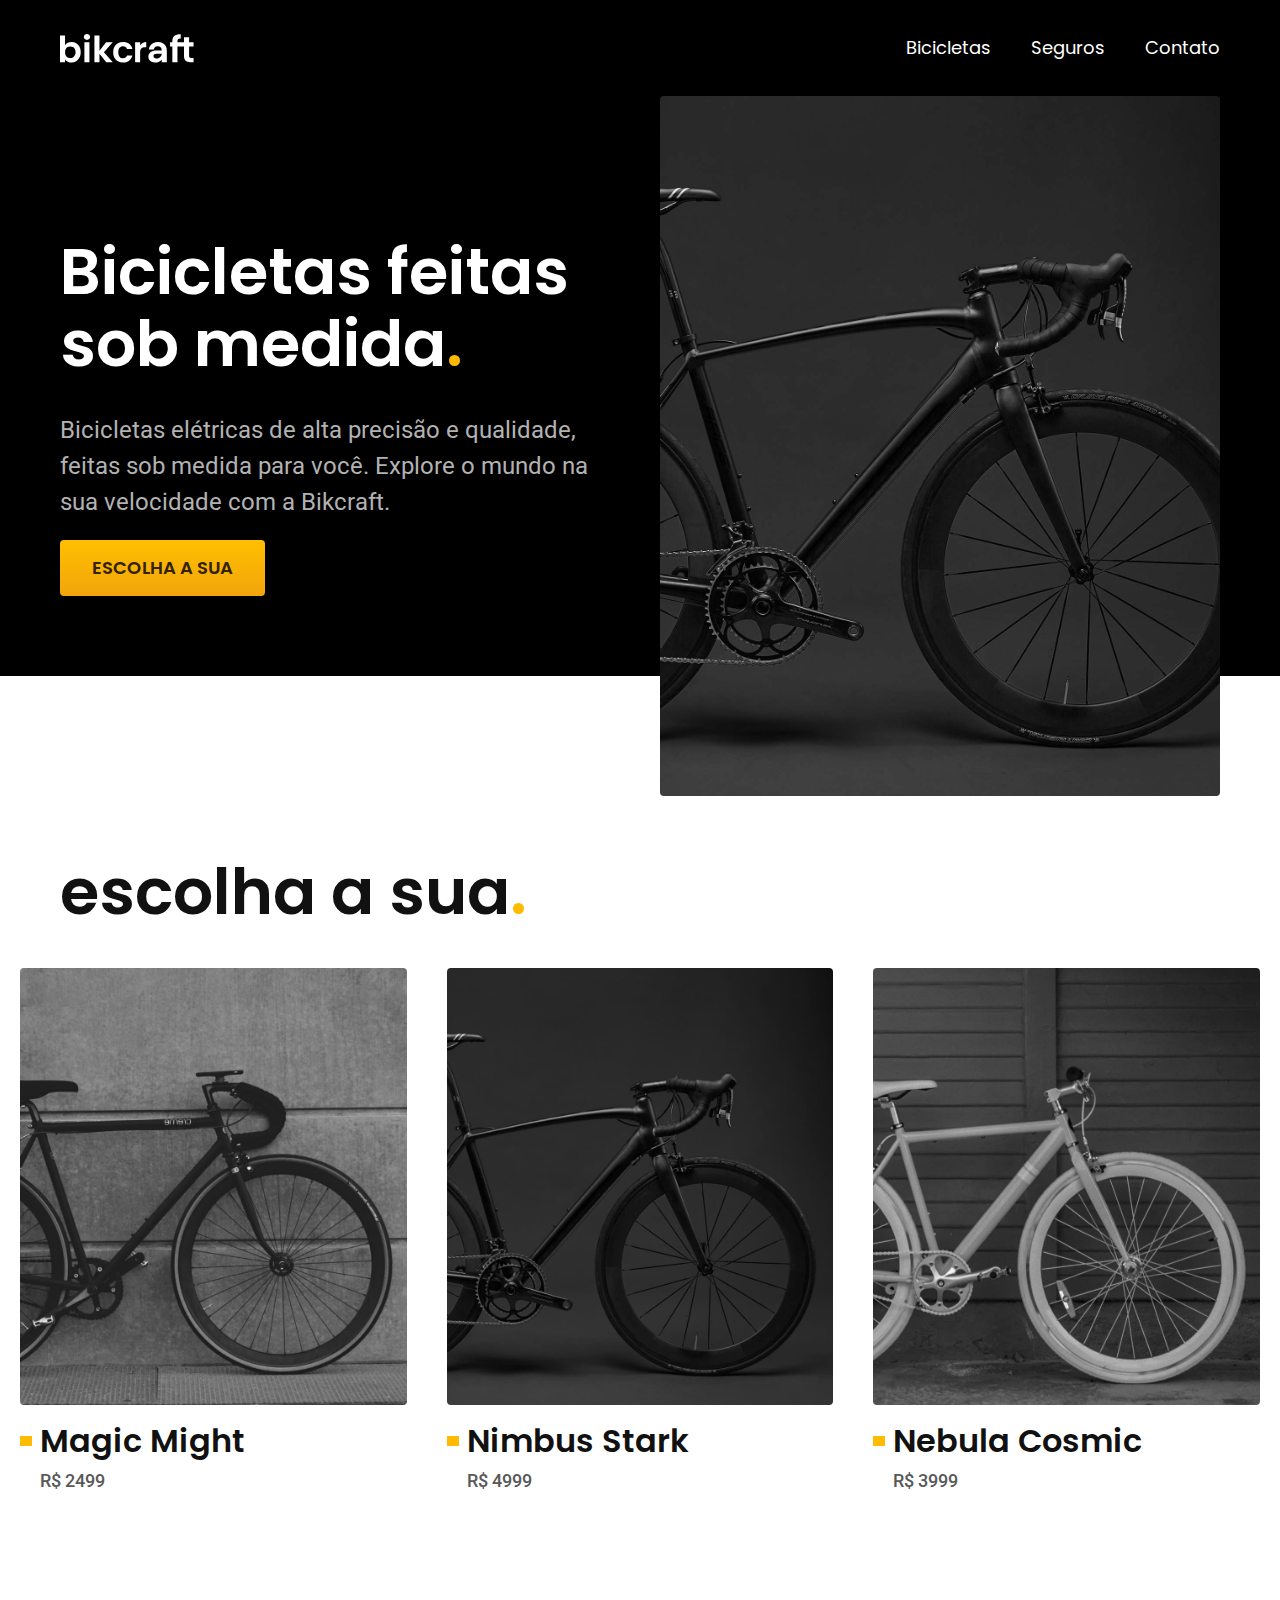
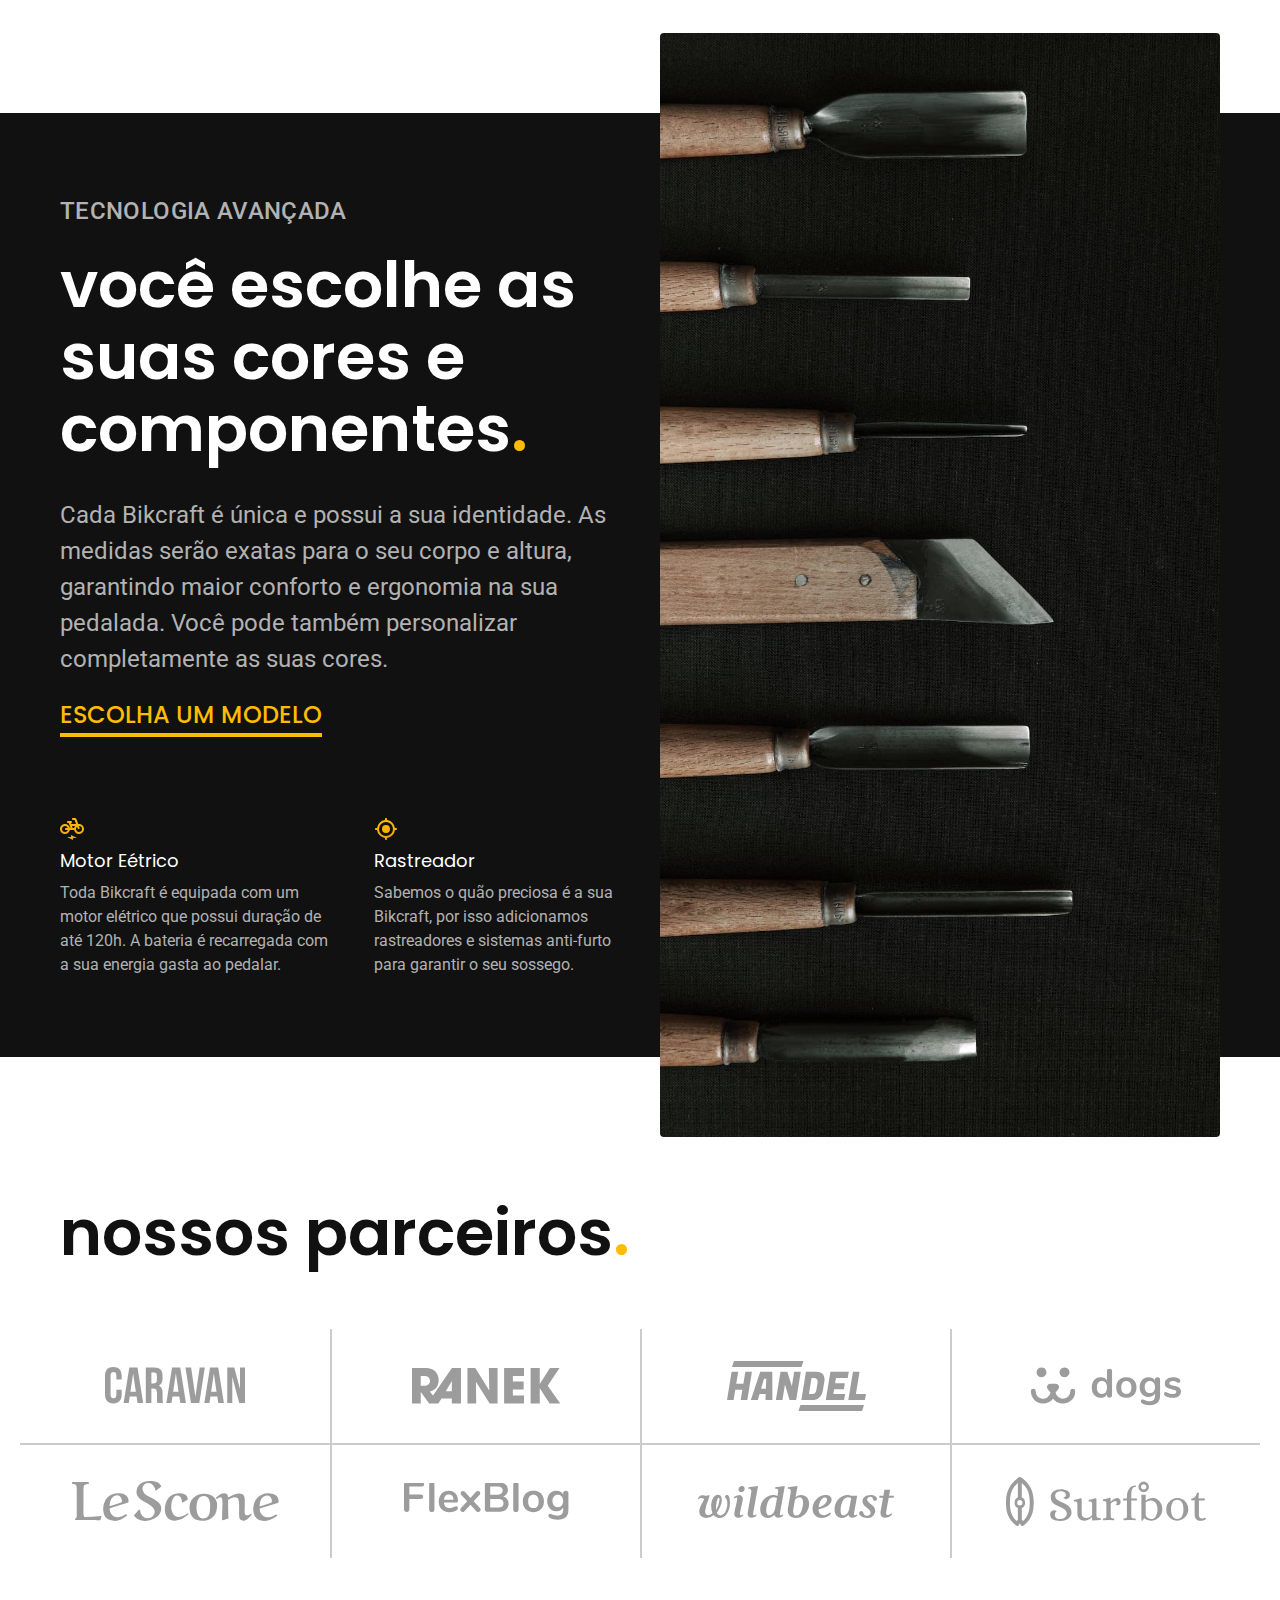
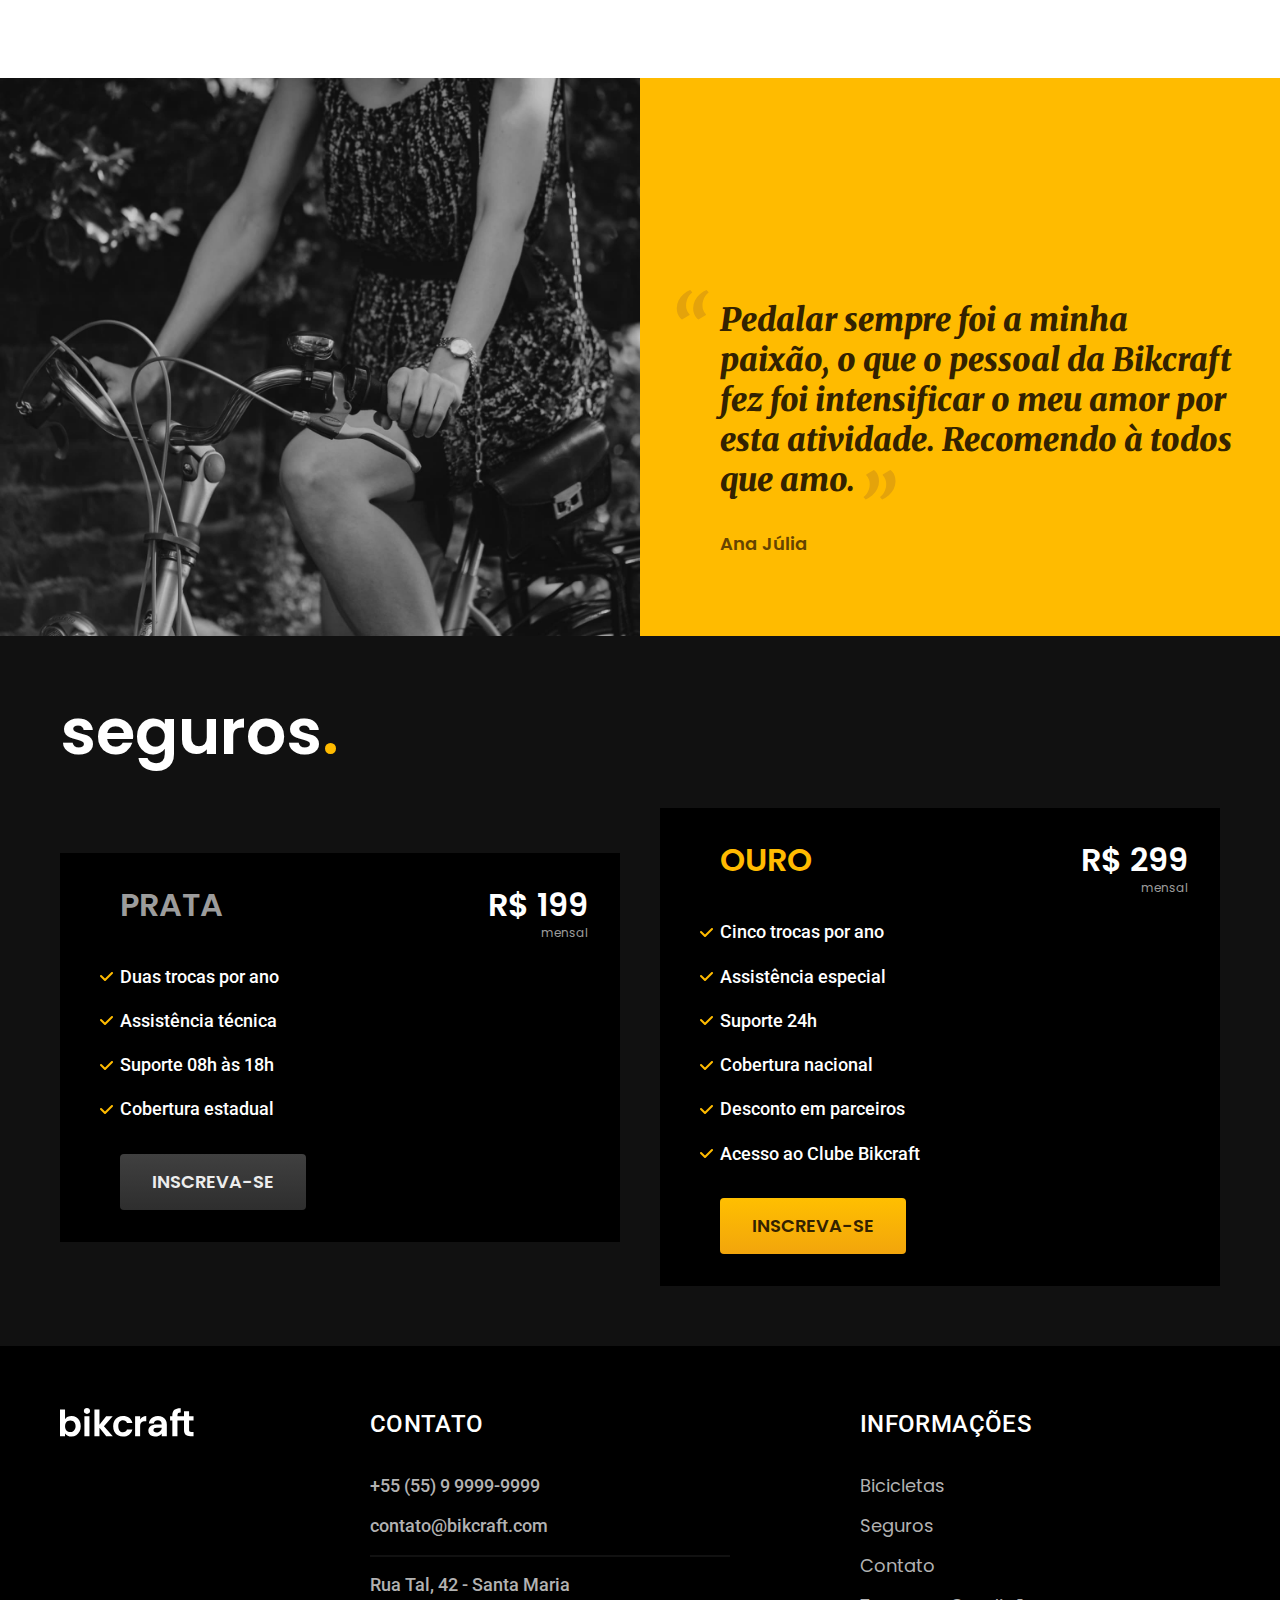
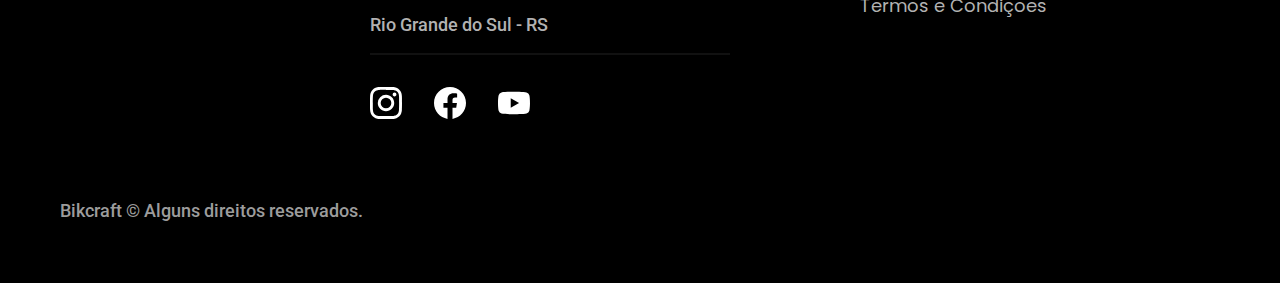
==== index.html @ 918060b8 "pagina home completa" ====
<!DOCTYPE html>
<html lang="pt-br">

<head>
  <meta charset="UTF-8">
  <meta http-equiv="X-UA-Compatible" content="IE=edge">
  <meta name="viewport" content="width=device-width, initial-scale=1.0">
  <title>Bikcraft - Bicicletas Elétricas</title>
  <meta name="description" content="Bicicletas elétricas de alta precisão e qualidade, feitas sob medida para você. Explore o mundo na sua velocidade com a Bikcraft.">

  <link rel="stylesheet" href="./css/style.css">

  <link rel="preconnect" href="https://fonts.googleapis.com">
  <link rel="preconnect" href="https://fonts.gstatic.com" crossorigin>
  <link href="https://fonts.googleapis.com/css2?family=Merriweather:ital,wght@1,900&family=Poppins:wght@400;600&family=Roboto:wght@400;500&display=swap" rel="stylesheet">

</head>

<body>

  <header class="header-bg">
    <div class="header container">

      <a href="/"><img src="./img/bikcraft.svg" alt="Bikcraft"></a>

      <nav aria-label="primaria">
        <ul class="header-menu font-1-m cor-0">
          <li><a href="./bicicletas.html">Bicicletas</a></li>
          <li><a href="./seguros.html">Seguros</a></li>
          <li><a href="./contato.html">Contato</a></li>
        </ul>
      </nav>

    </div>
  </header>

  <main class="introducao-bg">
    <div class="introducao container">
      <div class="introducao-conteudo">
        <h1 class="font-1-xxl cor-0">Bicicletas feitas sob medida<span class="cor-p1">.</span></h1>
        <p class="font-2-l cor-5">Bicicletas elétricas de alta precisão e qualidade, feitas sob medida para você. Explore o mundo na sua velocidade com a Bikcraft.</p>
        <a class="botao" href="./bicicletas.html">Escolha a sua</a>
      </div>
      <div>
        <img src="./img/fotos/introducao.jpg" alt="Bicicleta elétrica preta">
      </div>
    </div>
  </main>

  <article class="bicletas-lista">
    <h2 class="font-1-xxl container">escolha a sua<span class="cor-p1">.</span></h2>

    <ul class="bicicletas-lista-items">
      <li>
        <a href="./bicicletas/magic.html">
          <img src="./img/bicicletas/magic-home.jpg" alt="Bicicleta preta">
          <h3 class="font-1-xl">Magic Might</h3>
          <span class="font-2-m cor-8">R$ 2499</span>
        </a>
      </li>
      <li>
        <a href="./bicicletas/nimbus.html">
          <img src="./img/bicicletas/nimbus-home.jpg" alt="Bicicleta preta">
          <h3 class="font-1-xl">Nimbus Stark</h3>
          <span class="font-2-m cor-8">R$ 4999</span>
        </a>
      </li>
      <li>
        <a href="./bicicletas/nebula.html">
          <img src="./img/bicicletas/nebula-home.jpg" alt="Bicicleta branca">
          <h3 class="font-1-xl">Nebula Cosmic</h3>
          <span class="font-2-m cor-8">R$ 3999</span>
        </a>
      </li>
    </ul>
  </article>

  <article class="tecnologia-bg">
    <div class="tecnologia container">

      <div class="tecnologia-conteudo">
        <span class="font-2-l-b cor-5">Tecnologia Avançada</span>
        <h2 class="font-1-xxl cor-0">você escolhe as suas cores e componentes<span class="cor-p1">.</span></h2>
        <p class="font-2-l cor-5">Cada Bikcraft é única e possui a sua identidade. As medidas serão exatas para o seu corpo e altura, garantindo maior conforto e ergonomia na sua pedalada. Você pode também personalizar completamente as suas cores.</p>
        <a class="link" href="./bicicletas.html">Escolha um modelo</a>
        <div class="tecnologia-vantagens">
          <div>
            <img src="./img/icones/eletrica.svg" alt="">
            <h3 class="font-1-m cor-0">Motor Eétrico</h3>
            <p class="font-2-s cor-5">Toda Bikcraft é equipada com um motor elétrico que possui duração de até 120h. A bateria é recarregada com a sua energia gasta ao pedalar.</p>
          </div>
          <div>
            <img src="./img/icones/rastreador.svg" alt="">
            <h3 class="font-1-m cor-0">Rastreador</h3>
            <p class="font-2-s cor-5">Sabemos o quão preciosa é a sua Bikcraft, por isso adicionamos rastreadores e sistemas anti-furto para garantir o seu sossego.</p>
          </div>
        </div>
      </div>

      <div class="tecnologia-imagem">
        <img src="./img/fotos/tecnologia.jpg" alt="">
      </div>

    </div>
  </article>

  <section class="parceiros" aria-label="Nossos parceiros">
    <h2 class="font-1-xxl container">nossos parceiros<span class="cor-p1">.</span></h2>
    <ul>
      <li><img src="./img/parceiros/caravan.svg" alt="caravan"></li>
      <li><img src="./img/parceiros/ranek.svg" alt="ranek"></li>
      <li><img src="./img/parceiros/handel.svg" alt="handel"></li>
      <li><img src="./img/parceiros/dogs.svg" alt="dogs"></li>
      <li><img src="./img/parceiros/lescone.svg" alt="lescone"></li>
      <li><img src="./img/parceiros/flexblog.svg" alt="flexblog"></li>
      <li><img src="./img/parceiros/wildbeast.svg" alt="wildbeast"></li>
      <li><img src="./img/parceiros/surfbot.svg" alt="surfbot"></li>
    </ul>
  </section>

  <section class="depoimento" aria-label="Depoimento">
    <div>
      <img src="./img/fotos/depoimento.jpg" alt="Pessoa pedalando bicicleta Bikcraft">
    </div>
    <div class="depoimento-conteudo">
      <blockquote class="font-1-xl cor-p5">
        <p>Pedalar sempre foi a minha paixão, o que o pessoal da Bikcraft fez foi intensificar o meu amor por esta atividade. Recomendo à todos que amo.</p>
      </blockquote>
      <span class="font-1-m-b cor-p4">Ana Júlia</span>
    </div>
  </section>

  <article class="seguros-bg">
    <div class="seguros container">
      <h2 class="font-1-xxl cor-0">seguros<span class="cor-p1">.</span></h2>
      <div class="seguros-item">
        <h3 class="font-1-xl cor-6">Prata</h3>
        <span class="font-1-xl cor-0">R$ 199 <span class="font-1-xs cor-6">mensal</span></span>
        <ul class="font-2-m cor-0">
          <li>Duas trocas por ano</li>
          <li>Assistência técnica</li>
          <li>Suporte 08h às 18h</li>
          <li>Cobertura estadual</li>
        </ul>
        <a class="botao secundario" href="./orcamento.html">Inscreva-se</a>
      </div>
      <div class="seguros-item">
        <h3 class="font-1-xl cor-p1">Ouro</h3>
        <span class="font-1-xl cor-0">R$ 299 <span class="font-1-xs cor-6">mensal</span></span>
        <ul class="font-2-m cor-0">
          <li>Cinco trocas por ano</li>
          <li>Assistência especial</li>
          <li>Suporte 24h</li>
          <li>Cobertura nacional</li>
          <li>Desconto em parceiros</li>
          <li>Acesso ao Clube Bikcraft</li>
        </ul>
        <a class="botao" href="./orcamento.html">Inscreva-se</a>
      </div>
    </div>
  </article>

  <footer class="footer-bg">
    <div class="footer container">
      <div class="footer-logo">
        <img src="./img/bikcraft.svg" alt="Bikcraft">
      </div>
      <div class="footer-contato">
        <h3 class="font-2-l-b cor-0">Contato</h3>
        <ul class="font-2-m cor-5">
          <li><a href="tel:+5555999999999">+55 (55) 9 9999-9999</a></li>
          <li><a href="mailto:contato@bikcraft.com">contato@bikcraft.com</a></li>
          <li>Rua Tal, 42 - Santa Maria</li>
          <li>Rio Grande do Sul - RS</li>
        </ul>
        <div class="footer-redes">
          <a href="#"><img src="./img/redes/instagram.svg" alt="Instagram"></a>
          <a href="#"><img src="./img/redes/facebook.svg" alt="Facebook"></a>
          <a href="#"><img src="./img/redes/youtube.svg" alt="Youtube"></a>
        </div>
      </div>
      <div class="footer-info">
        <h3 class="font-2-l-b cor-0">Informações</h3>
        <nav>
          <ul class="font-1-m cor-5">
            <li><a href="./bicicletas.html">Bicicletas</a></li>
            <li><a href="./seguros.html">Seguros</a></li>
            <li><a href="./contato.html">Contato</a></li>
            <li><a href="./termos.html">Termos e Condições</a></li>
          </ul>
        </nav>
      </div>
      <p class="footer-copy font-2-m cor-6">Bikcraft &copy; Alguns direitos reservados.</p>
    </div>
  </footer>

</body>

</html>
---- css/style.css ----
@import "./global/global.css";
@import "./utilities/tipografia.css";
@import "./utilities/cores.css";

@import "./global/header.css";
@import "./global/footer.css";

/* Utilidades */
@import "./utilities/components.css";

/* Home */
@import "./home/introducao.css";
@import "./home/tecnologia.css";
@import "./home/parceiros.css";
@import "./home/depoimento.css";

/* Bicicletas */
@import "./bicicletas/bicicletas-lista.css";

/* Seguros */
@import "./seguros/seguros.css";
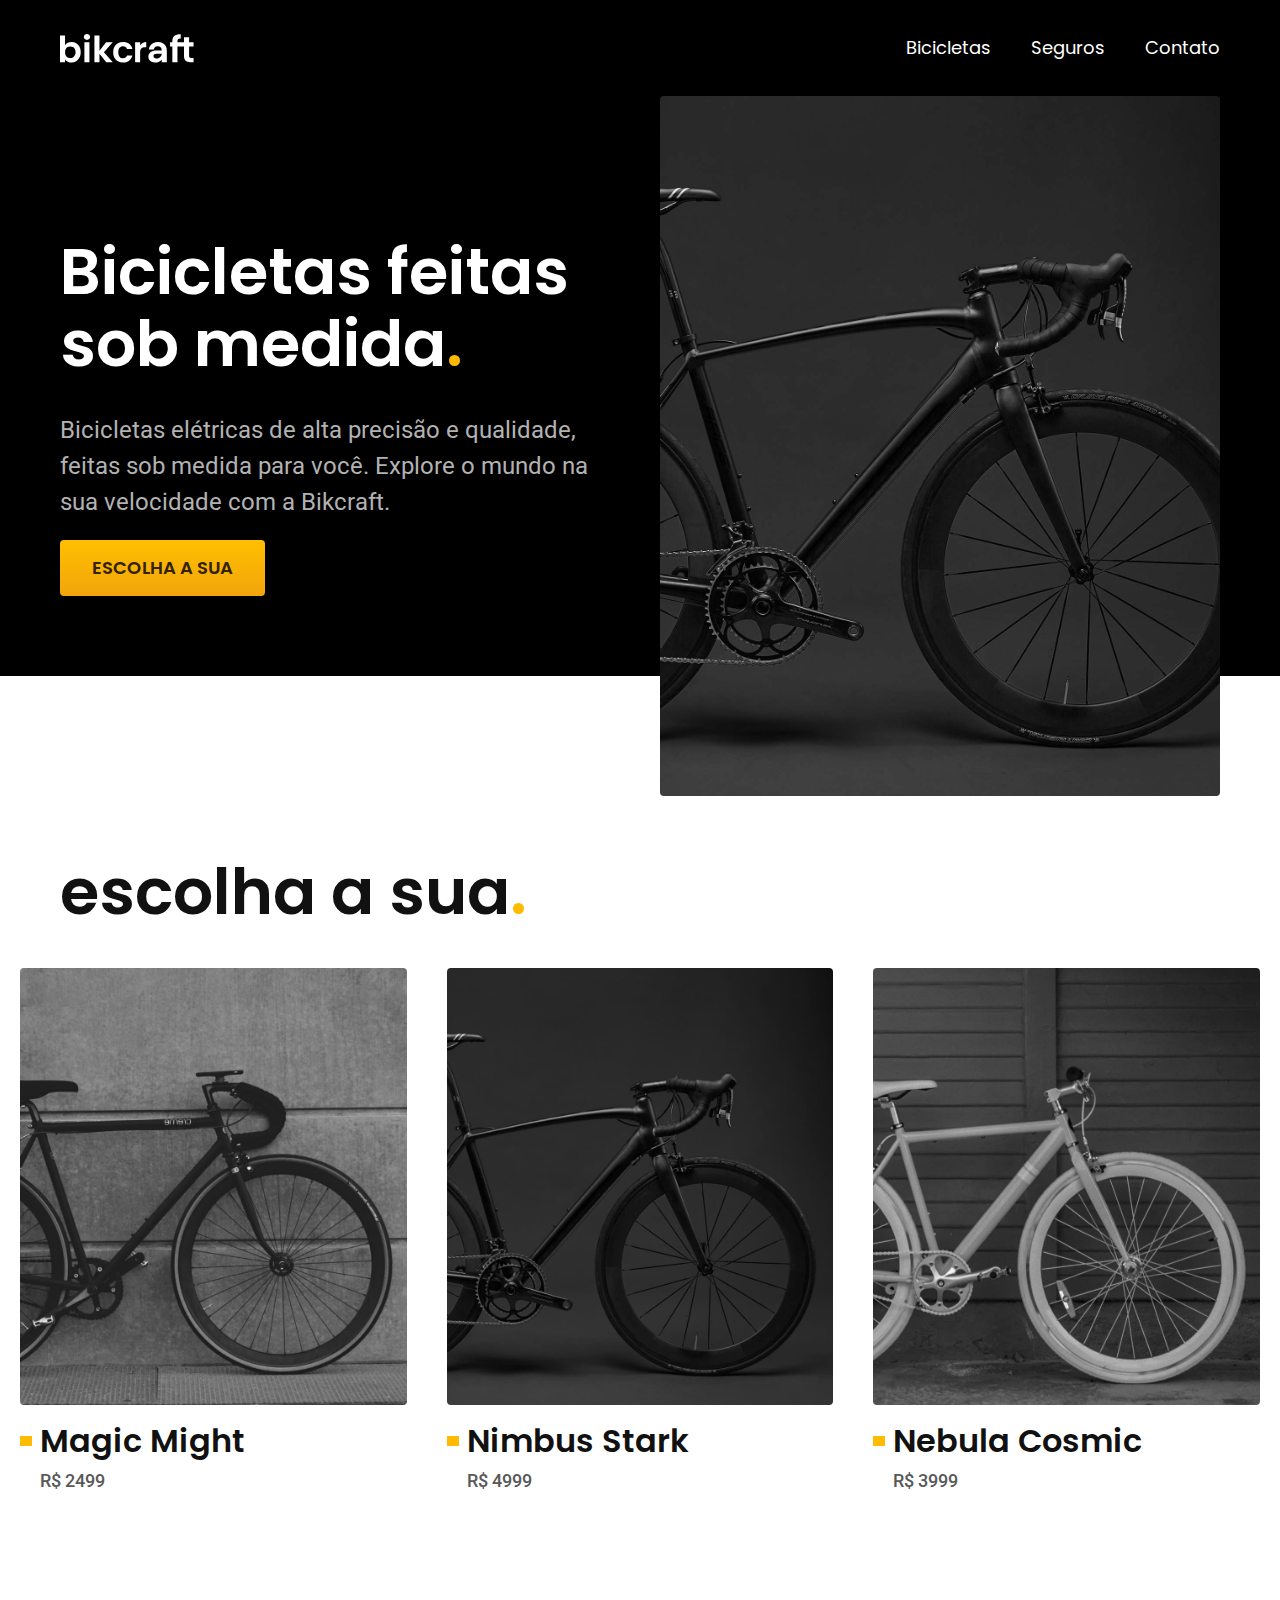
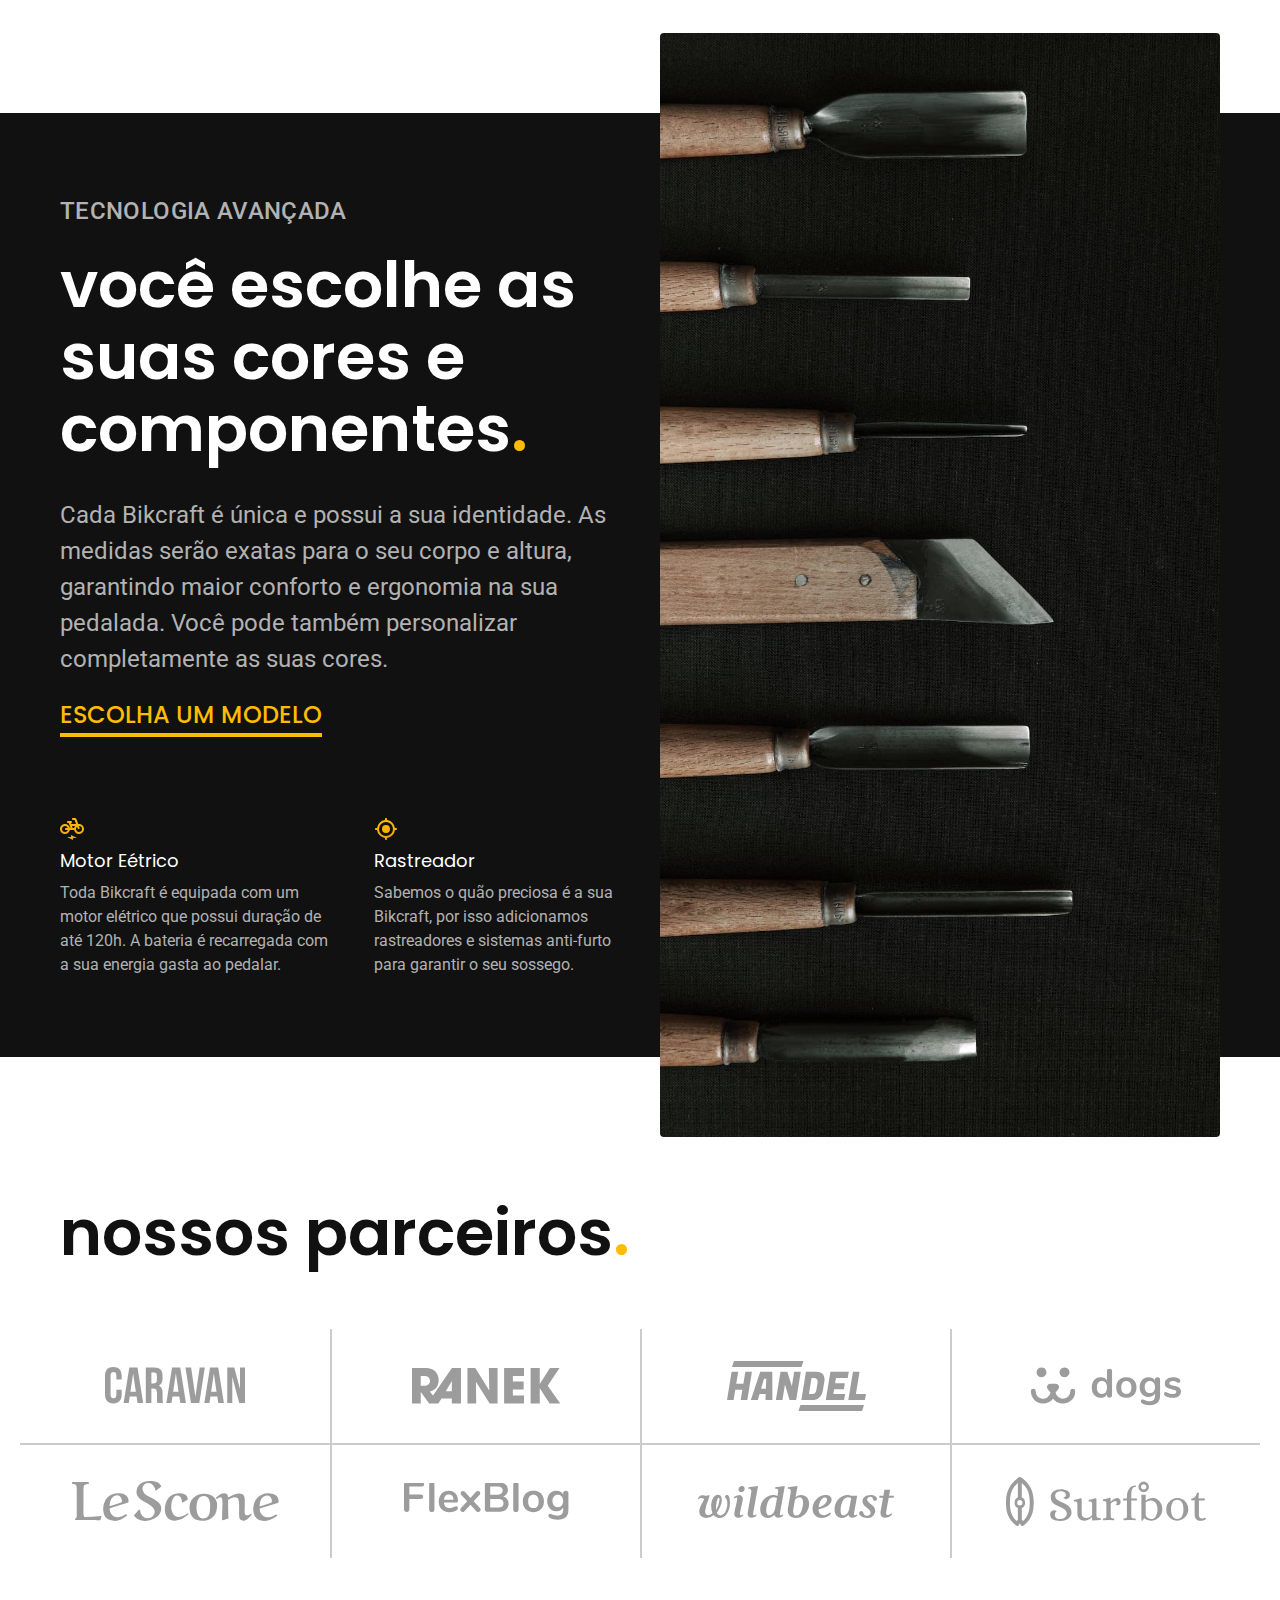
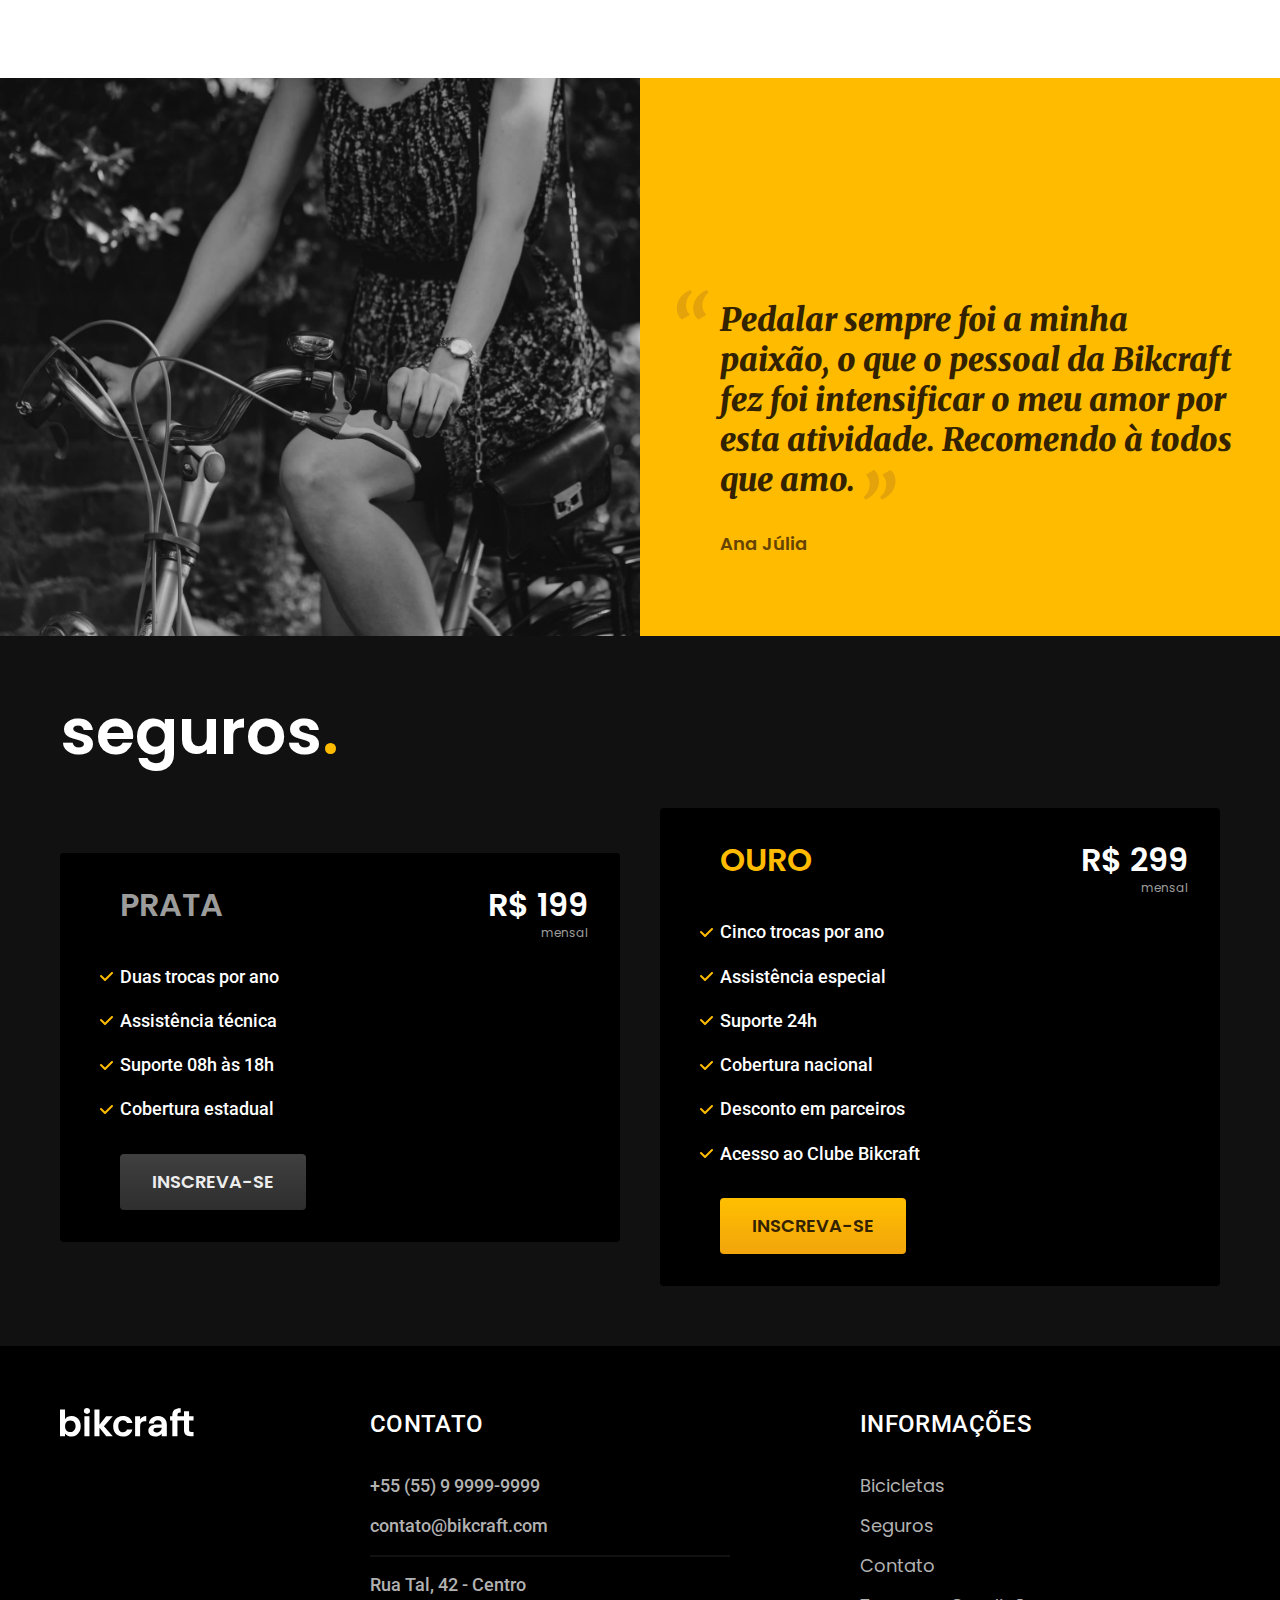
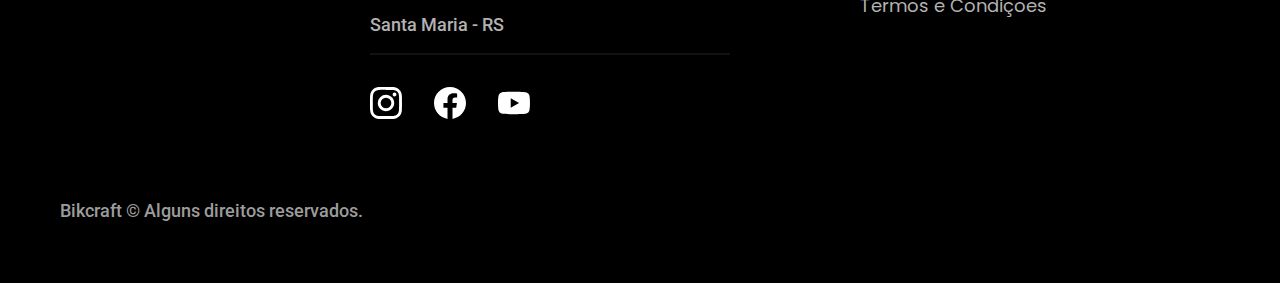
==== commit 092c3d11: "update e criação de paginas" ====
--- a/index.html
+++ b/index.html
@@ -170,8 +170,8 @@
         <ul class="font-2-m cor-5">
           <li><a href="tel:+5555999999999">+55 (55) 9 9999-9999</a></li>
           <li><a href="mailto:contato@bikcraft.com">contato@bikcraft.com</a></li>
-          <li>Rua Tal, 42 - Santa Maria</li>
-          <li>Rio Grande do Sul - RS</li>
+          <li>Rua Tal, 42 - Centro</li>
+          <li>Santa Maria - RS</li>
         </ul>
         <div class="footer-redes">
           <a href="#"><img src="./img/redes/instagram.svg" alt="Instagram"></a>
--- a/css/style.css
+++ b/css/style.css
@@ -7,6 +7,7 @@
 
 /* Utilidades */
 @import "./utilities/components.css";
+@import "./utilities/form.css";
 
 /* Home */
 @import "./home/introducao.css";
@@ -16,6 +17,20 @@
 
 /* Bicicletas */
 @import "./bicicletas/bicicletas-lista.css";
+@import "./bicicletas/bicicletas.css";
+
+/* Bicicleta */
+@import "./bicicleta/bicicleta.css";
+@import "./bicicleta/seguro.css";
 
 /* Seguros */
 @import "./seguros/seguros.css";
+@import "./seguros/vantagens.css";
+@import "./seguros/perguntas.css";
+
+/* Contato */
+@import "./contato/contato.css";
+@import "./contato/lojas.css";
+
+/* Termos */
+@import "./termos/termos.css";
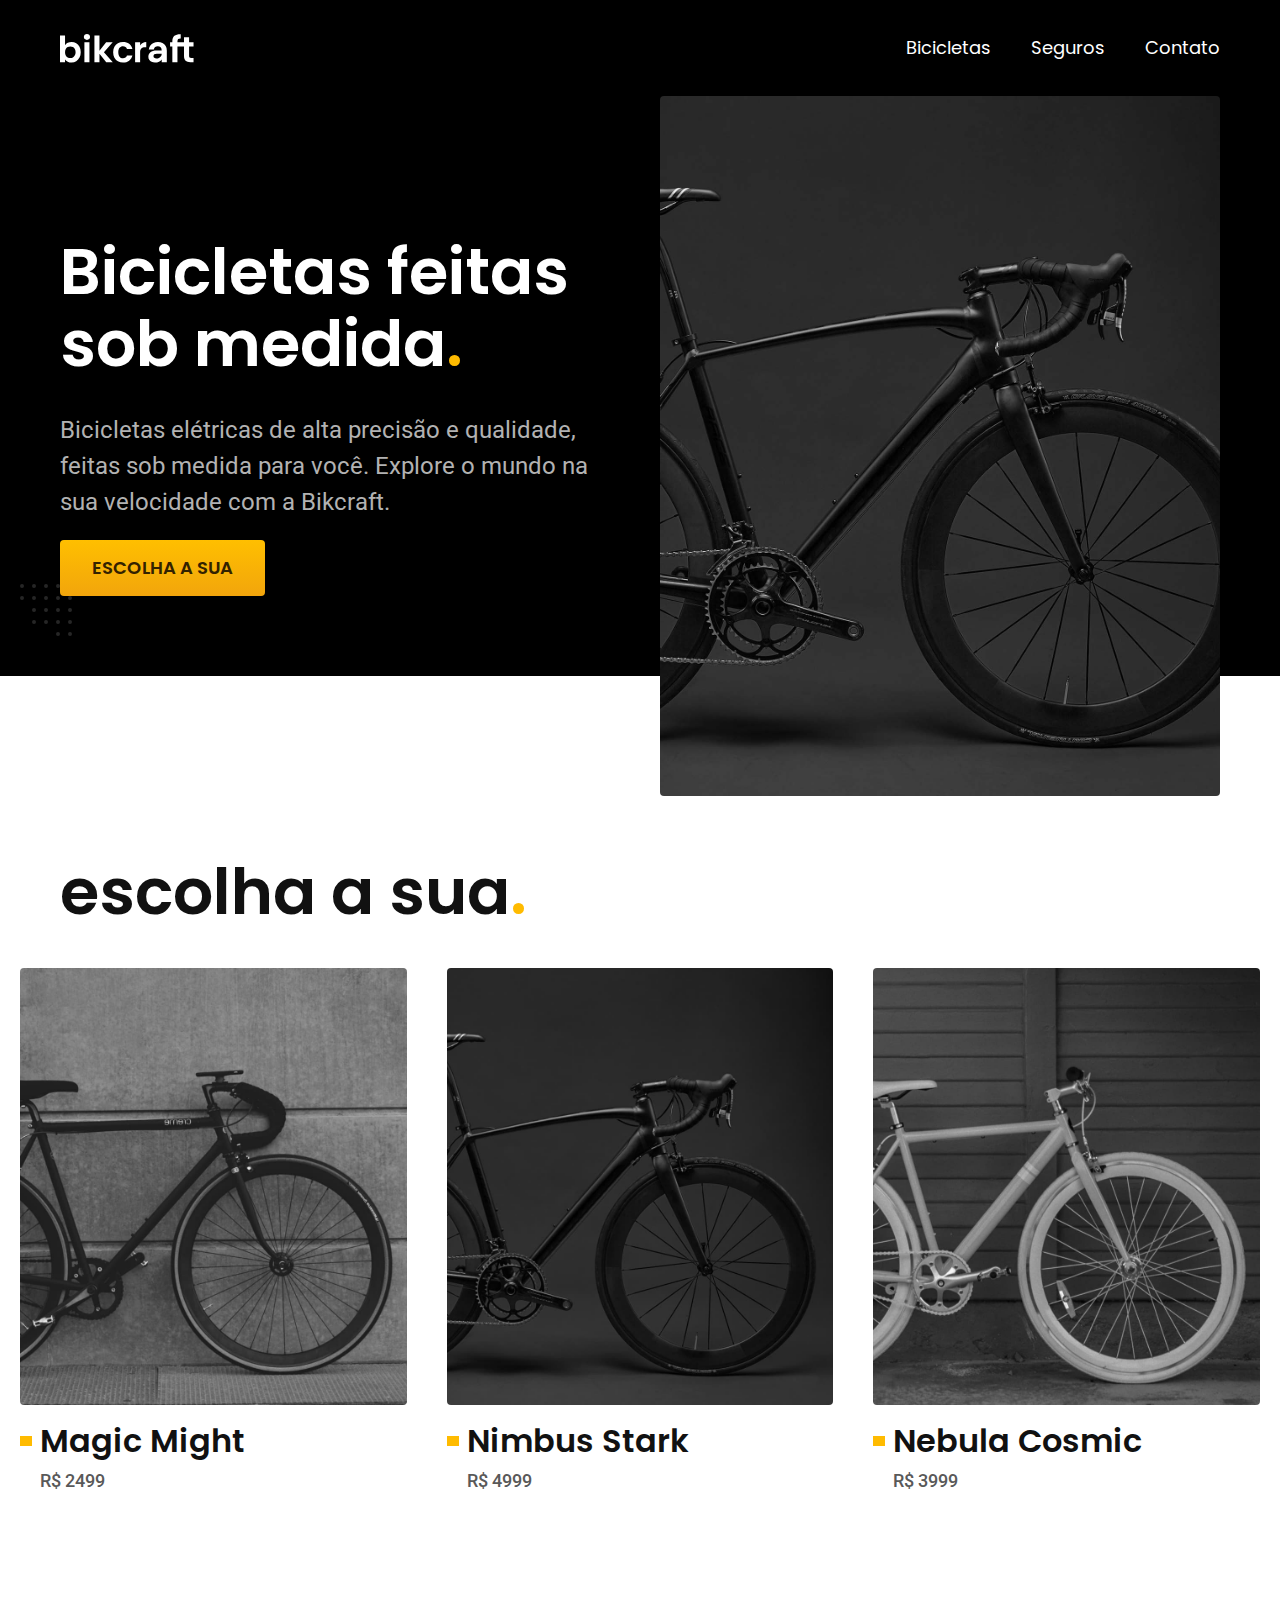
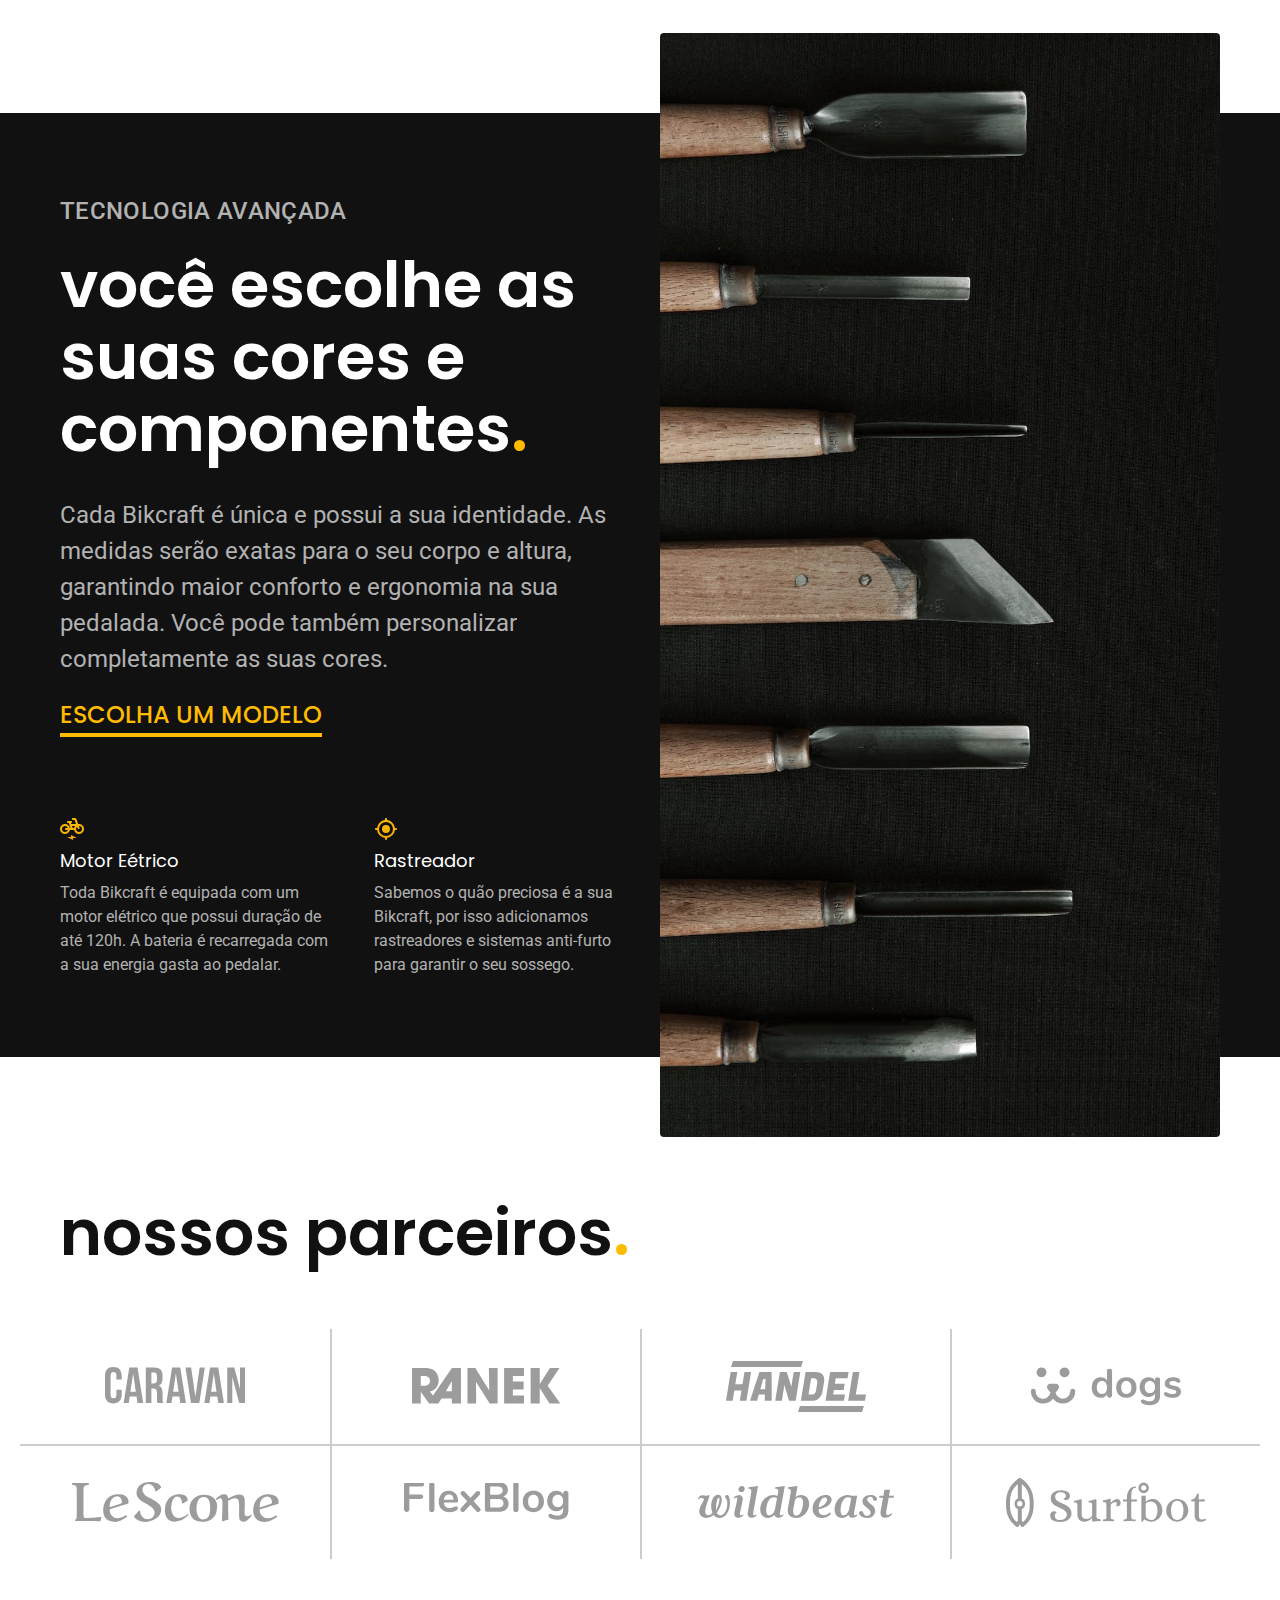
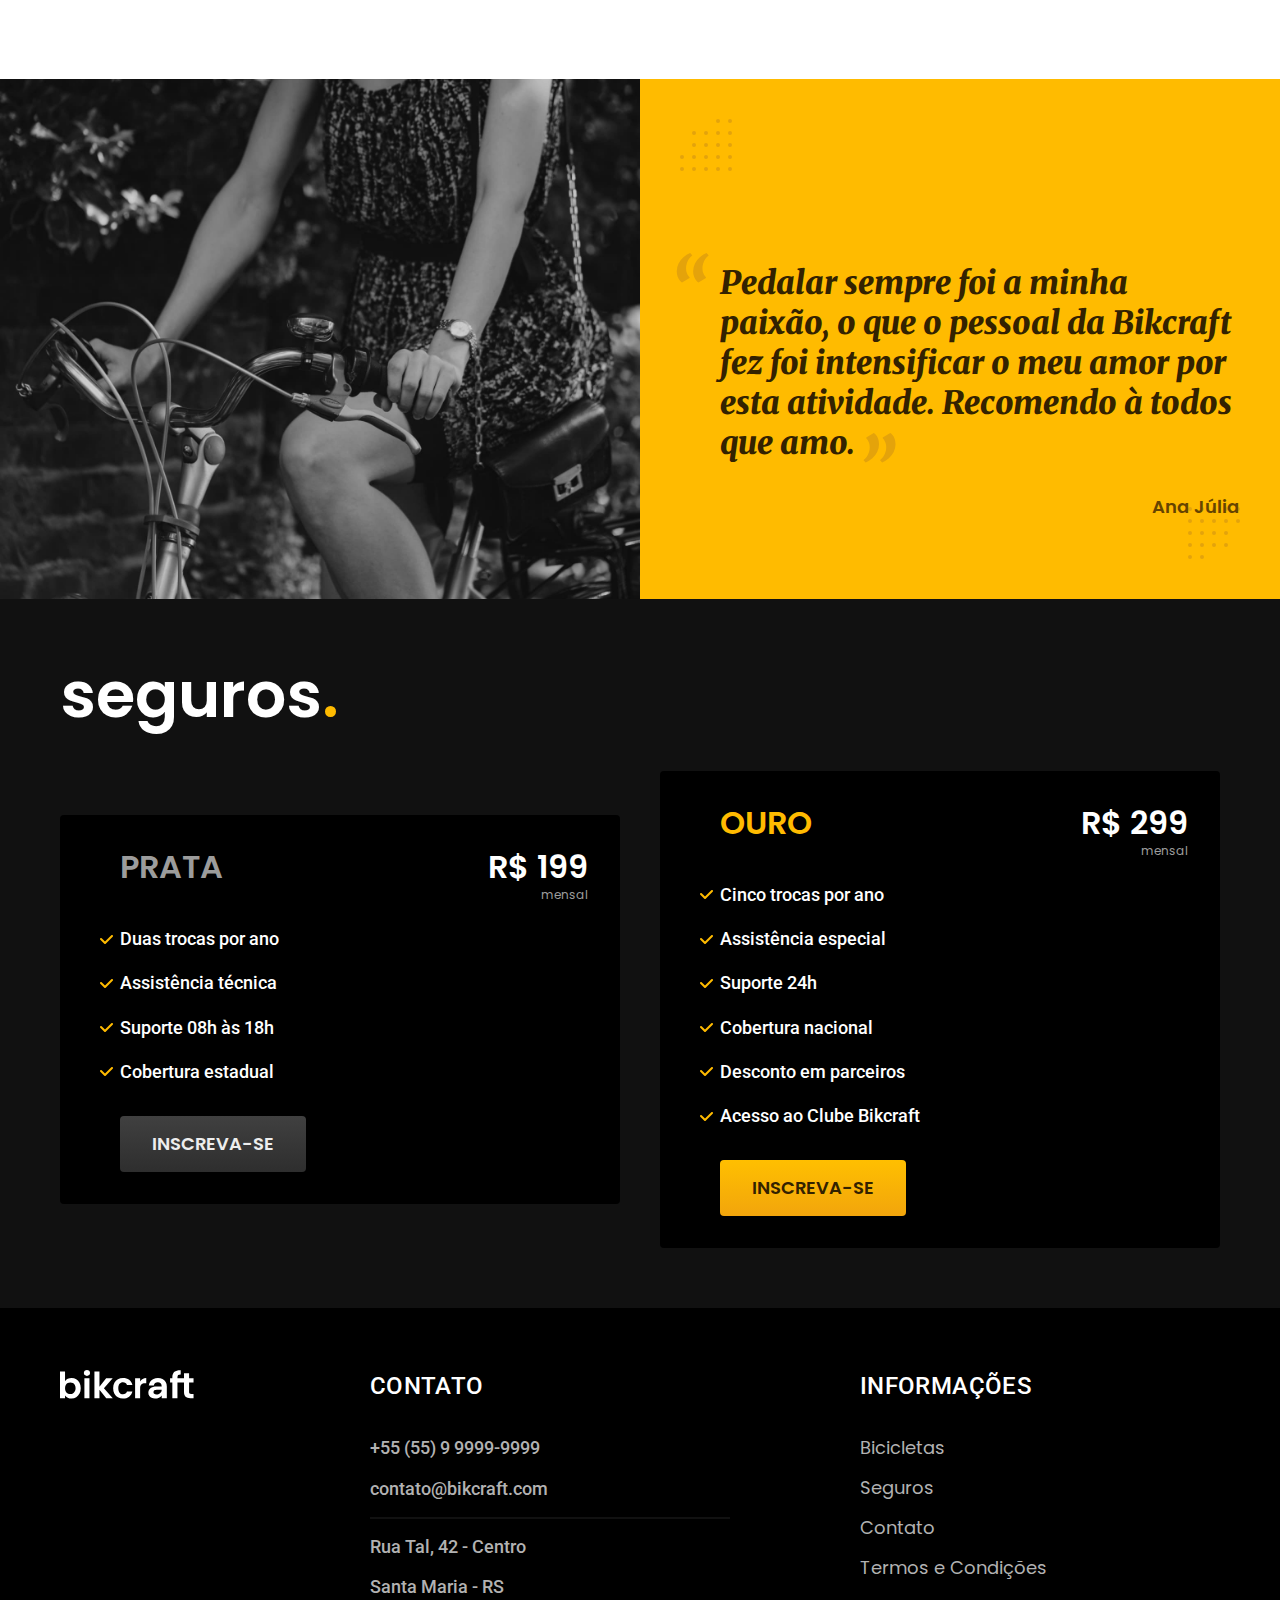
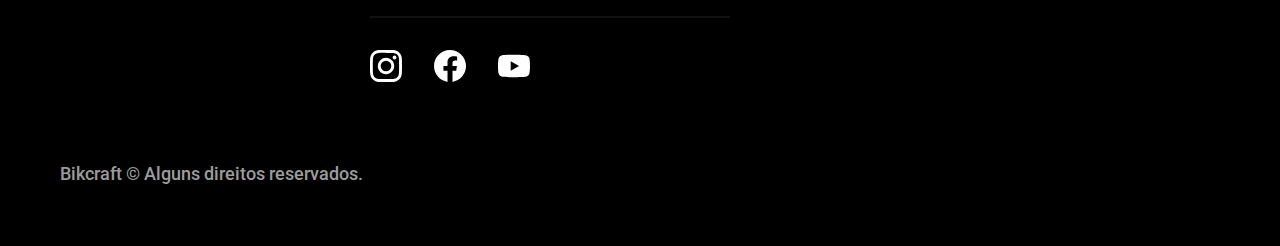
==== commit 4d871dbb: "html e css prontos" ====
--- a/index.html
+++ b/index.html
@@ -8,6 +8,7 @@
   <title>Bikcraft - Bicicletas Elétricas</title>
   <meta name="description" content="Bicicletas elétricas de alta precisão e qualidade, feitas sob medida para você. Explore o mundo na sua velocidade com a Bikcraft.">
 
+  <link rel="preload" href="./css/style.css" as="style">
   <link rel="stylesheet" href="./css/style.css">
 
   <link rel="preconnect" href="https://fonts.googleapis.com">
@@ -21,7 +22,7 @@
   <header class="header-bg">
     <div class="header container">
 
-      <a href="/"><img src="./img/bikcraft.svg" alt="Bikcraft"></a>
+      <a href="/"><img src="./img/bikcraft.svg" width="136" height="32" alt="Bikcraft"></a>
 
       <nav aria-label="primaria">
         <ul class="header-menu font-1-m cor-0">
@@ -41,9 +42,10 @@
         <p class="font-2-l cor-5">Bicicletas elétricas de alta precisão e qualidade, feitas sob medida para você. Explore o mundo na sua velocidade com a Bikcraft.</p>
         <a class="botao" href="./bicicletas.html">Escolha a sua</a>
       </div>
-      <div>
-        <img src="./img/fotos/introducao.jpg" alt="Bicicleta elétrica preta">
-      </div>
+      <picture>
+        <source media="(max-width: 800px)" srcset="./img/bicicletas/nimbus.jpg">
+        <img src="./img/fotos/introducao.jpg" width="1280" height="1600" alt="Bicicleta elétrica preta">
+      </picture>
     </div>
   </main>
 
@@ -53,21 +55,21 @@
     <ul class="bicicletas-lista-items">
       <li>
         <a href="./bicicletas/magic.html">
-          <img src="./img/bicicletas/magic-home.jpg" alt="Bicicleta preta">
+          <img src="./img/bicicletas/magic-home.jpg" width="920" height="1040" alt="Bicicleta preta">
           <h3 class="font-1-xl">Magic Might</h3>
           <span class="font-2-m cor-8">R$ 2499</span>
         </a>
       </li>
       <li>
         <a href="./bicicletas/nimbus.html">
-          <img src="./img/bicicletas/nimbus-home.jpg" alt="Bicicleta preta">
+          <img src="./img/bicicletas/nimbus-home.jpg" width="920" height="1040" alt="Bicicleta preta">
           <h3 class="font-1-xl">Nimbus Stark</h3>
           <span class="font-2-m cor-8">R$ 4999</span>
         </a>
       </li>
       <li>
         <a href="./bicicletas/nebula.html">
-          <img src="./img/bicicletas/nebula-home.jpg" alt="Bicicleta branca">
+          <img src="./img/bicicletas/nebula-home.jpg" width="920" height="1040" alt="Bicicleta branca">
           <h3 class="font-1-xl">Nebula Cosmic</h3>
           <span class="font-2-m cor-8">R$ 3999</span>
         </a>
@@ -85,12 +87,12 @@
         <a class="link" href="./bicicletas.html">Escolha um modelo</a>
         <div class="tecnologia-vantagens">
           <div>
-            <img src="./img/icones/eletrica.svg" alt="">
+            <img src="./img/icones/eletrica.svg" width="24" height="24" alt="">
             <h3 class="font-1-m cor-0">Motor Eétrico</h3>
             <p class="font-2-s cor-5">Toda Bikcraft é equipada com um motor elétrico que possui duração de até 120h. A bateria é recarregada com a sua energia gasta ao pedalar.</p>
           </div>
           <div>
-            <img src="./img/icones/rastreador.svg" alt="">
+            <img src="./img/icones/rastreador.svg" width="24" height="24" alt="">
             <h3 class="font-1-m cor-0">Rastreador</h3>
             <p class="font-2-s cor-5">Sabemos o quão preciosa é a sua Bikcraft, por isso adicionamos rastreadores e sistemas anti-furto para garantir o seu sossego.</p>
           </div>
@@ -98,7 +100,7 @@
       </div>
 
       <div class="tecnologia-imagem">
-        <img src="./img/fotos/tecnologia.jpg" alt="">
+        <img src="./img/fotos/tecnologia.jpg" width="1200" height="1920" alt="">
       </div>
 
     </div>
@@ -107,20 +109,20 @@
   <section class="parceiros" aria-label="Nossos parceiros">
     <h2 class="font-1-xxl container">nossos parceiros<span class="cor-p1">.</span></h2>
     <ul>
-      <li><img src="./img/parceiros/caravan.svg" alt="caravan"></li>
-      <li><img src="./img/parceiros/ranek.svg" alt="ranek"></li>
-      <li><img src="./img/parceiros/handel.svg" alt="handel"></li>
-      <li><img src="./img/parceiros/dogs.svg" alt="dogs"></li>
-      <li><img src="./img/parceiros/lescone.svg" alt="lescone"></li>
-      <li><img src="./img/parceiros/flexblog.svg" alt="flexblog"></li>
-      <li><img src="./img/parceiros/wildbeast.svg" alt="wildbeast"></li>
-      <li><img src="./img/parceiros/surfbot.svg" alt="surfbot"></li>
+      <li><img src="./img/parceiros/caravan.svg" alt="Caravan" width="140" height="38"></li>
+      <li><img src="./img/parceiros/ranek.svg" alt="Ranek" width="149" height="36"></li>
+      <li><img src="./img/parceiros/handel.svg" alt="Handel" width="140" height="50"></li>
+      <li><img src="./img/parceiros/dogs.svg" alt="Dogs" width="152" height="39"></li>
+      <li><img src="./img/parceiros/lescone.svg" alt="LeScone" width="208" height="41"></li>
+      <li><img src="./img/parceiros/flexblog.svg" alt="FlexBlog" width="165" height="38"></li>
+      <li><img src="./img/parceiros/wildbeast.svg" alt="Wildbeast" width="196" height="34"></li>
+      <li><img src="./img/parceiros/surfbot.svg" alt="Surfbot" width="200" height="49"></li>
     </ul>
   </section>
 
   <section class="depoimento" aria-label="Depoimento">
     <div>
-      <img src="./img/fotos/depoimento.jpg" alt="Pessoa pedalando bicicleta Bikcraft">
+      <img src="./img/fotos/depoimento.jpg" width="1560" height="1360" alt="Pessoa pedalando bicicleta Bikcraft">
     </div>
     <div class="depoimento-conteudo">
       <blockquote class="font-1-xl cor-p5">
@@ -163,7 +165,7 @@
   <footer class="footer-bg">
     <div class="footer container">
       <div class="footer-logo">
-        <img src="./img/bikcraft.svg" alt="Bikcraft">
+        <img src="./img/bikcraft.svg" width="136" height="32" alt="Bikcraft">
       </div>
       <div class="footer-contato">
         <h3 class="font-2-l-b cor-0">Contato</h3>
@@ -174,9 +176,9 @@
           <li>Santa Maria - RS</li>
         </ul>
         <div class="footer-redes">
-          <a href="#"><img src="./img/redes/instagram.svg" alt="Instagram"></a>
-          <a href="#"><img src="./img/redes/facebook.svg" alt="Facebook"></a>
-          <a href="#"><img src="./img/redes/youtube.svg" alt="Youtube"></a>
+          <a href="#"><img src="./img/redes/instagram.svg" width="32" height="32" alt="Instagram"></a>
+          <a href="#"><img src="./img/redes/facebook.svg" width="32" height="32" alt="Facebook"></a>
+          <a href="#"><img src="./img/redes/youtube.svg" width="32" height="32" alt="Youtube"></a>
         </div>
       </div>
       <div class="footer-info">
--- a/css/style.css
+++ b/css/style.css
@@ -32,5 +32,8 @@
 @import "./contato/contato.css";
 @import "./contato/lojas.css";
 
+/* Orçamento */
+@import "./orcamento/orcamento.css";
+
 /* Termos */
 @import "./termos/termos.css";
--- a/css/style.css
+++ b/css/style.css
@@ -32,5 +32,8 @@
 @import "./contato/contato.css";
 @import "./contato/lojas.css";
 
+/* Orçamento */
+@import "./orcamento/orcamento.css";
+
 /* Termos */
 @import "./termos/termos.css";
